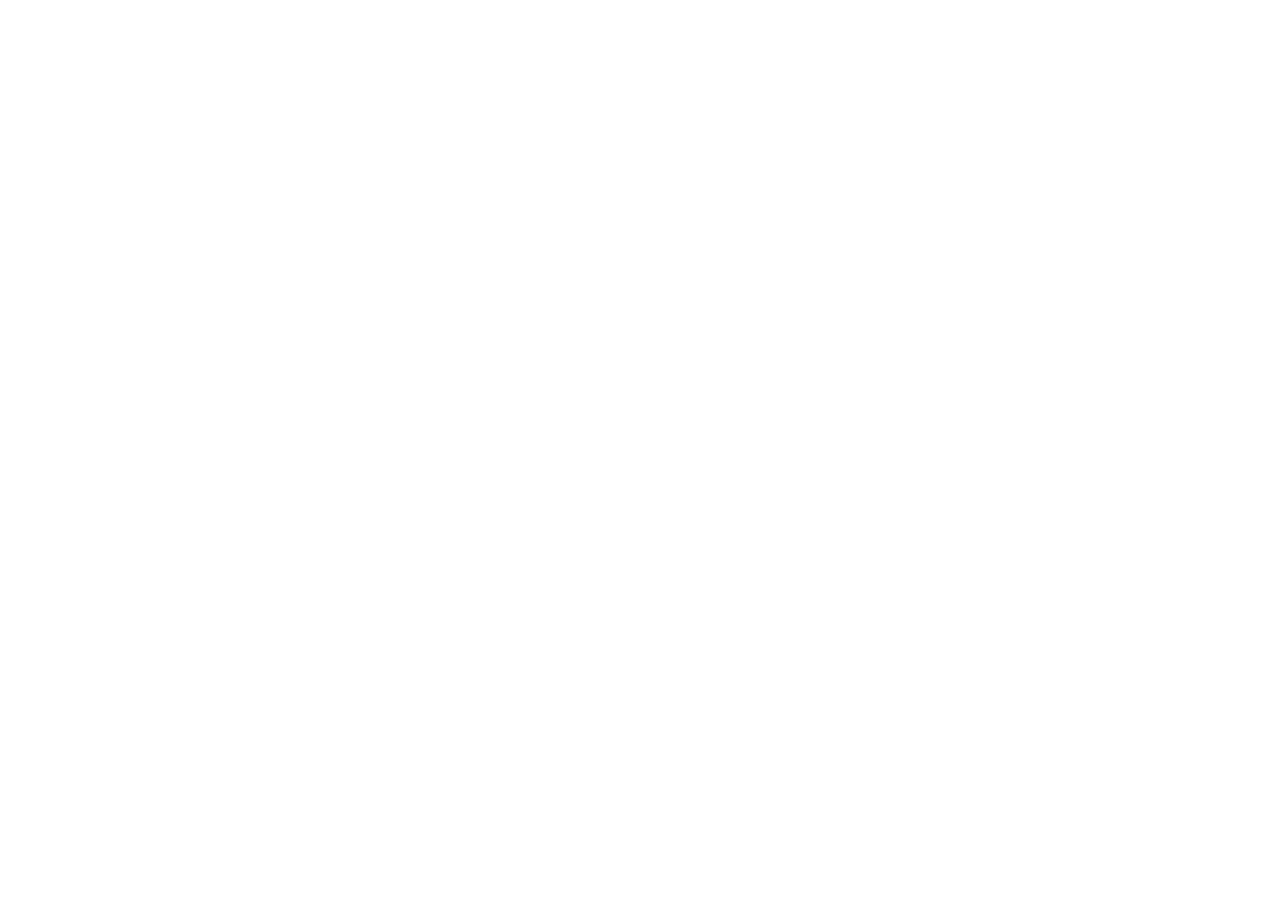
==== index.html @ aebc5a3d "Created the boilerplate" ====
<!DOCTYPE html>
<html lang="en">
<head>
    <meta charset="UTF-8">
    <meta name="viewport" content="width=device-width, initial-scale=1.0">
    <title>Sign-up Form</title>
    <link rel="stylesheet" href="style.css">
</head>
<body>
    
</body>
</html>
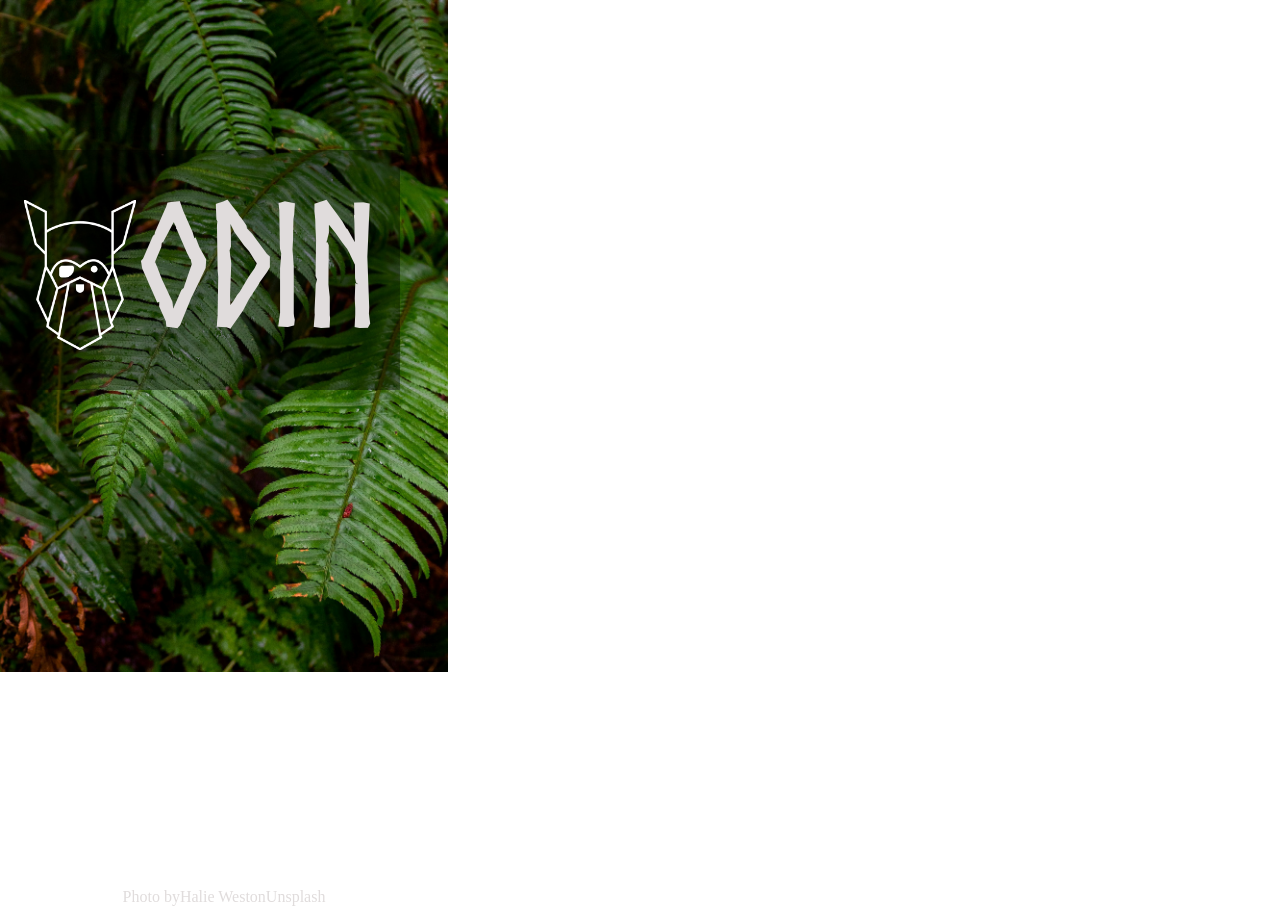
==== commit 3932c032: "finish the first half -added link to the font website -added background pic and logo -added link and" ====
--- a/index.html
+++ b/index.html
@@ -7,6 +7,18 @@
     <link rel="stylesheet" href="style.css">
 </head>
 <body>
-    
+    <div class="container">
+        <div class="left-side">
+                <div class="left-side-up">
+                    <img class="logo" src="./pic/logo.png" alt="odin-logo">
+                    <h1>ODIN</h1>
+                </div>
+                <div class="left-side-down">
+                        Photo by <a href="https://unsplash.com/@haliewestphoto?utm_source=unsplash&utm_medium=referral&utm_content=creditCopyText">Halie West</a> on 
+                        <a href="https://unsplash.com/photos/green-leaf-plant-in-close-up-photography-25xggax4bSA?utm_source=unsplash&utm_medium=referral&utm_content=creditCopyText">Unsplash</a>
+                </div>
+        </div>
+
+    </div>
 </body>
 </html>
--- a/style.css
+++ b/style.css
@@ -0,0 +1,94 @@
+/*
+  Josh's Custom CSS Reset
+  https://www.joshwcomeau.com/css/custom-css-reset/
+*/
+*, *::before, *::after {
+  box-sizing: border-box;
+}
+*:not(dialog) {
+  margin: 0;
+}
+@media (prefers-reduced-motion: no-preference) {
+  html {
+    interpolate-size: allow-keywords;
+  }
+}
+body {
+  line-height: 1.5;
+  -webkit-font-smoothing: antialiased;
+}
+img, picture, video, canvas, svg {
+  display: block;
+  max-width: 100%;
+}
+input, button, textarea, select {
+  font: inherit;
+}
+p, h1, h2, h3, h4, h5, h6 {
+  overflow-wrap: break-word;
+}
+p {
+  text-wrap: pretty;
+}
+h1, h2, h3, h4, h5, h6 {
+  text-wrap: balance;
+}
+@font-face {
+    font-family: 'norse';
+    src: url('./fonts/norse-webfont.woff2') format('woff2'),
+         url('./fonts/norse-webfont.woff') format('woff');
+    font-weight: normal;
+    font-style: normal;
+
+}
+
+.container{
+  display: flex;
+}
+
+.left-side {
+  background:   no-repeat url(./pic/bg_pic1.jpg) ;
+  background-size:  contain;
+  height: 100vh;
+  width: 35%;
+  display: flex;
+  flex-direction: column;
+  gap: 55vh;
+} 
+
+.left-side-up{
+  display: flex;
+  color: #e0dcdc;
+  font-family:'norse' ,'Courier New', Courier, monospace;
+  font-size: 80px;
+  justify-content: center;
+  margin-top: 150px;
+  margin-right: 48px;
+  background-color: rgb(0 0 0 / 40%);
+  background-size:  100%;
+}
+
+.logo{
+  height: 150px;
+  margin-top: 50px;
+}
+
+.left-side-down{
+  display: flex;
+  color: #e0dcdc;
+  justify-content: center;
+  
+}
+a:link{
+  color: #e0dcdc;
+   text-decoration: none;
+}
+a:visited {
+    color: #ffd0d0;
+    text-decoration: none;
+}
+
+a:hover{
+  color: rgb(255, 225, 185);
+  text-decoration: underline;
+}
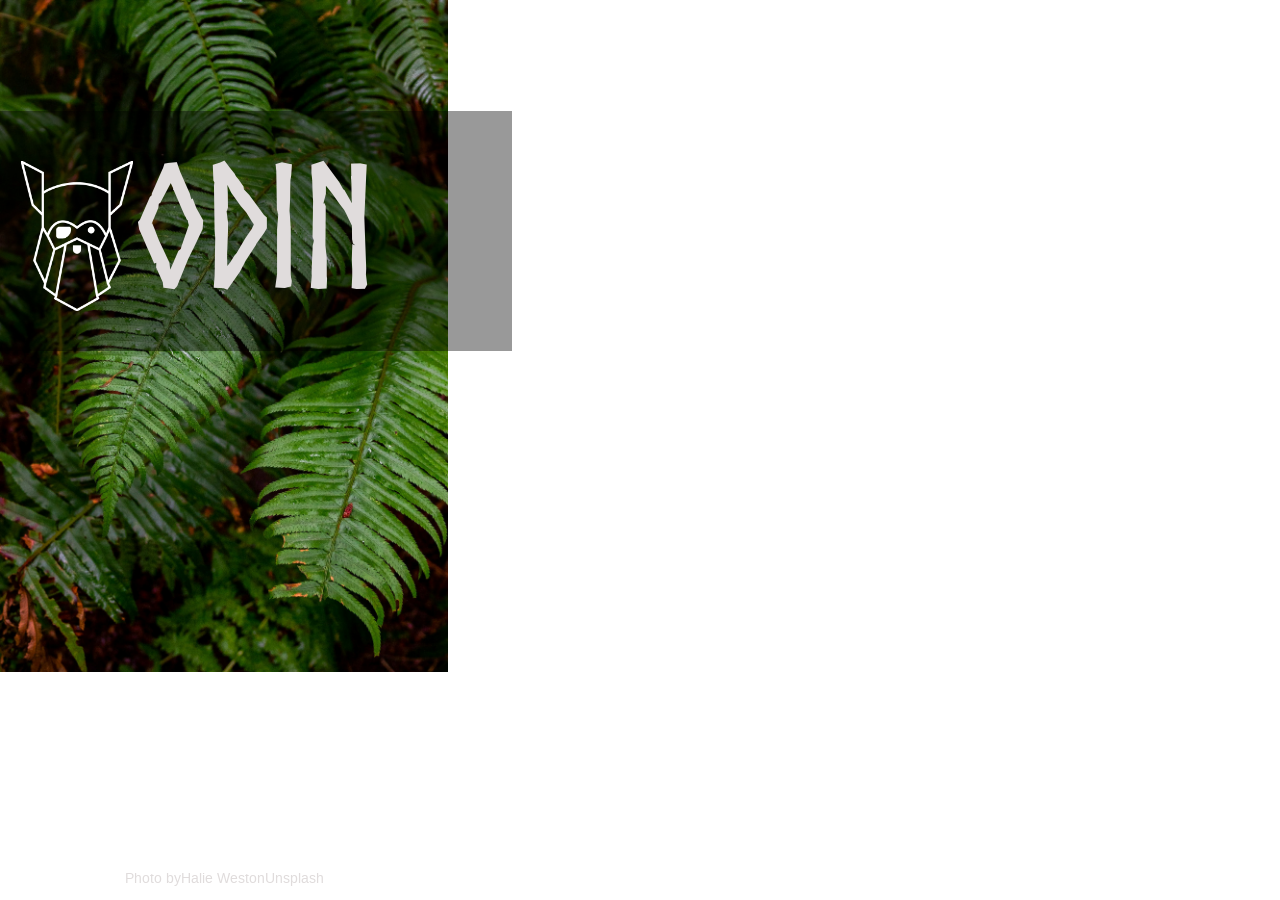
==== commit cdcb13c1: "added new fonts & Custom Properties -addes Custom Properties for easier styling" ====
--- a/index.html
+++ b/index.html
@@ -18,7 +18,10 @@
                         <a href="https://unsplash.com/photos/green-leaf-plant-in-close-up-photography-25xggax4bSA?utm_source=unsplash&utm_medium=referral&utm_content=creditCopyText">Unsplash</a>
                 </div>
         </div>
-
+        
+        <div class="right-side">
+            <div class="right-side-up"></div>
+        </div>
     </div>
 </body>
 </html>
--- a/style.css
+++ b/style.css
@@ -1,5 +1,5 @@
 /*
-  Josh's Custom CSS Reset
+  Josh"s Custom CSS Reset
   https://www.joshwcomeau.com/css/custom-css-reset/
 */
 *, *::before, *::after {
@@ -33,10 +33,32 @@
 h1, h2, h3, h4, h5, h6 {
   text-wrap: balance;
 }
+:root{
+  --white_color: #e0dcdc;
+  --green_color:#596D48;
+  --dark_green_color:#16200c;
+
+  --h_font:"norse" ,"Courier New", Courier, monospace;
+  --text_font: "arimo", "Times New Roman" , "Lucida Console",Arial , sans-serif ;
+  
+  --font_size: 14px;
+}
+body{
+  font-family:var(--text_font);
+}
 @font-face {
-    font-family: 'norse';
-    src: url('./fonts/norse-webfont.woff2') format('woff2'),
-         url('./fonts/norse-webfont.woff') format('woff');
+    font-family: "norse";
+    src: url("./fonts/norse-webfont.woff2") format("woff2"),
+         url("./fonts/norse-webfont.woff") format("woff");
+    font-weight: normal;
+    font-style: normal;
+
+}
+
+@font-face {
+    font-family: "arimo";
+    src: url("./fonts/arimo-regular-webfont.woff2") format("woff2"),
+         url("./fonts/arimo-regular-webfont.woff") format("woff");
     font-weight: normal;
     font-style: normal;
 
@@ -54,18 +76,21 @@
   display: flex;
   flex-direction: column;
   gap: 55vh;
+  align-items: center;
+  justify-content: space-around;
 } 
 
 .left-side-up{
   display: flex;
-  color: #e0dcdc;
-  font-family:'norse' ,'Courier New', Courier, monospace;
+  color: var(--white_color);
+  font-family: var(--h_font);
   font-size: 80px;
   justify-content: center;
-  margin-top: 150px;
-  margin-right: 48px;
+  margin-top: 100px;
   background-color: rgb(0 0 0 / 40%);
   background-size:  100%;
+  width:  630px;
+  margin-right: 54px;
 }
 
 .logo{
@@ -75,20 +100,20 @@
 
 .left-side-down{
   display: flex;
-  color: #e0dcdc;
+  color: var(--white_color);
   justify-content: center;
-  
+  font-size: var(--font_size);
 }
 a:link{
-  color: #e0dcdc;
+  color: var(--white_color);
    text-decoration: none;
 }
 a:visited {
-    color: #ffd0d0;
+    color: var(--green_color);
     text-decoration: none;
 }
 
 a:hover{
-  color: rgb(255, 225, 185);
+  color: var(--dark_green_color);
   text-decoration: underline;
 }
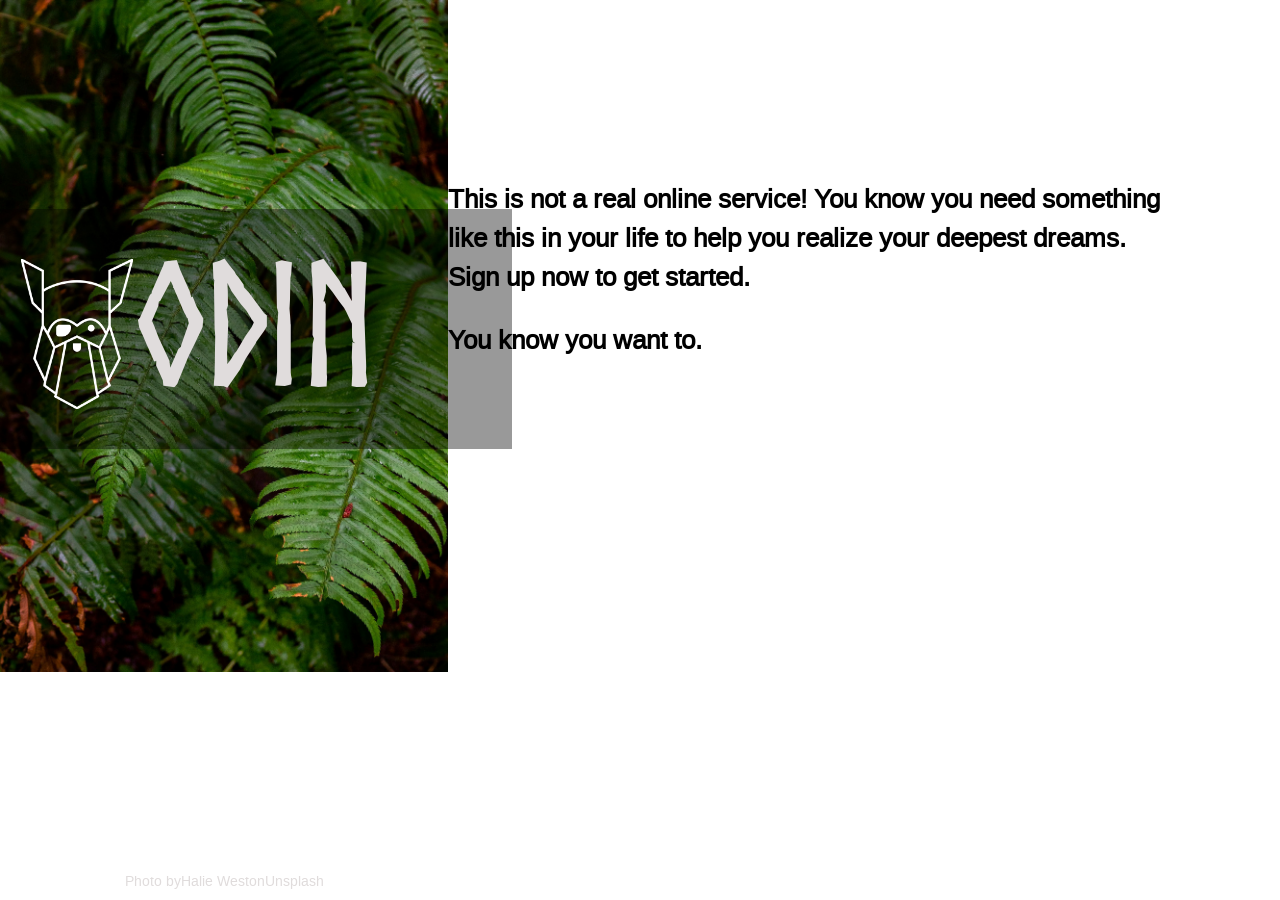
==== commit 1f6f8ac3: "completed the header of right" ====
--- a/index.html
+++ b/index.html
@@ -20,7 +20,16 @@
         </div>
         
         <div class="right-side">
-            <div class="right-side-up"></div>
+            <div class="right-side-up">
+                <h1>
+                This is not a real online service! You know you need something like this in your life to help you realize your deepest dreams.
+               <br> Sign up now to get started.
+            </h1>
+            <br>
+            <h1>
+                You know you want to.
+            </h1>
+            </div>   
         </div>
     </div>
 </body>
--- a/style.css
+++ b/style.css
@@ -42,6 +42,7 @@
   --text_font: "arimo", "Times New Roman" , "Lucida Console",Arial , sans-serif ;
   
   --font_size: 14px;
+  --h2_font_size: 26px;
 }
 body{
   font-family:var(--text_font);
@@ -75,7 +76,7 @@
   width: 35%;
   display: flex;
   flex-direction: column;
-  gap: 55vh;
+  gap: 45vh;
   align-items: center;
   justify-content: space-around;
 } 
@@ -86,7 +87,7 @@
   font-family: var(--h_font);
   font-size: 80px;
   justify-content: center;
-  margin-top: 100px;
+  margin-top: 200px;
   background-color: rgb(0 0 0 / 40%);
   background-size:  100%;
   width:  630px;
@@ -116,4 +117,22 @@
 a:hover{
   color: var(--dark_green_color);
   text-decoration: underline;
+}
+
+.right-side{
+  display: flex;
+  flex-direction: column;
+  align-items: flex-start;
+  margin-top: 180px;
+}
+
+.right-side-up{
+  display: flex;
+  flex-direction: column;
+  
+}
+
+.right-side-up  > h1 {
+    font-size: var(--h2_font_size);
+    width: 885px;
 }
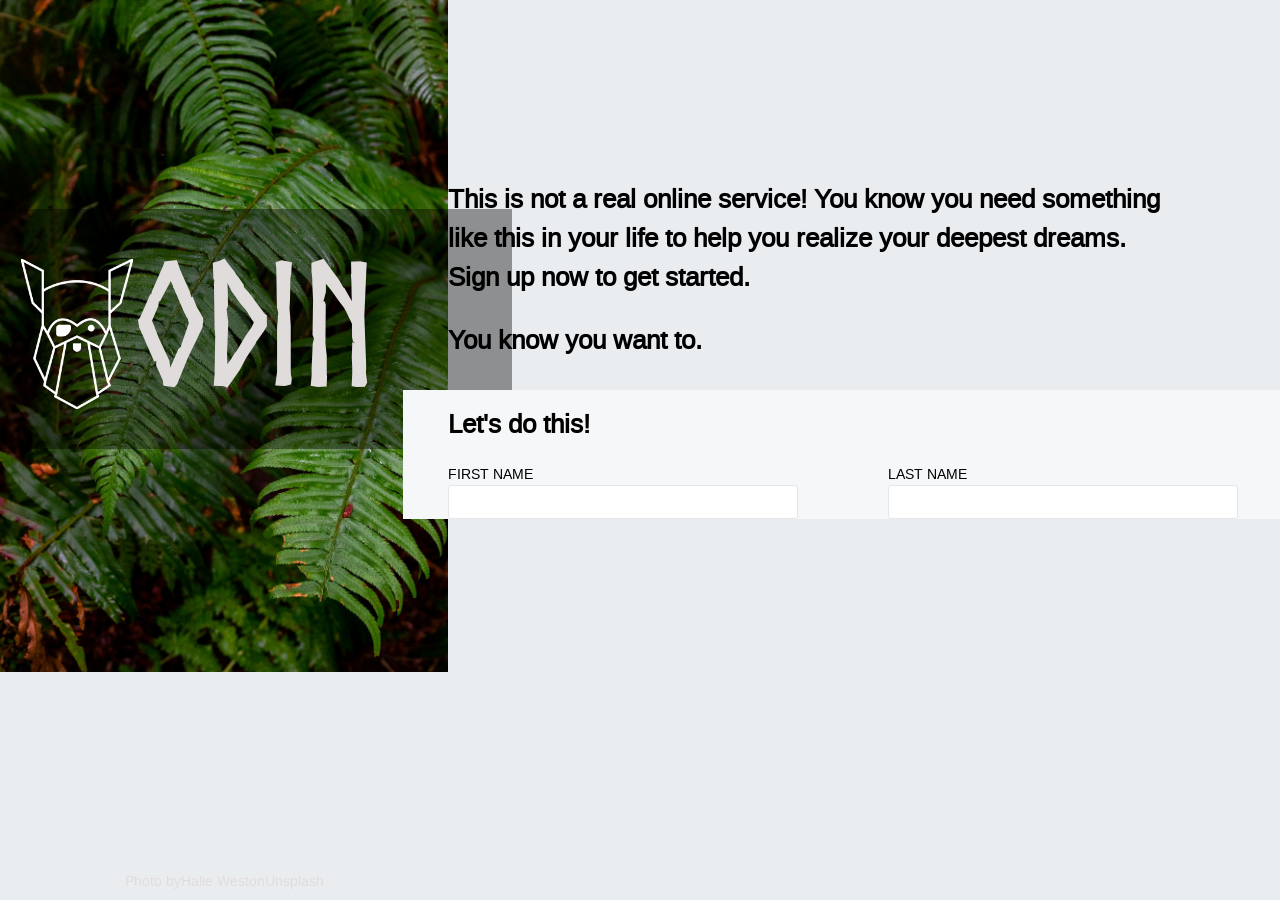
==== commit 13a918c4: "finish the first row of form" ====
--- a/index.html
+++ b/index.html
@@ -2,7 +2,7 @@
 <html lang="en">
 <head>
     <meta charset="UTF-8">
-    <meta name="viewport" content="width=device-width, initial-scale=1.0">
+    <meta first-name="viewport" content="width=device-width, initial-scale=1.0">
     <title>Sign-up Form</title>
     <link rel="stylesheet" href="style.css">
 </head>
@@ -30,6 +30,23 @@
                 You know you want to.
             </h1>
             </div>   
+                <form action="#" class="right-side-middle">
+                    <h1>
+                        Let's do this!
+                    </h1>
+                    <div class="form-row">
+                        <div class="form-item">
+                            <label for="first-name">FIRST NAME</label>
+                            <input type="text" id="first-name" first-name="first-name">
+                        </div>
+                      
+
+                      <div class="form-item">
+                            <label for="last-name">LAST NAME</label>
+                            <input type="text" id="last-name" last-name="last-name">
+                        </div>
+                    </div>
+                </form>
         </div>
     </div>
 </body>
--- a/style.css
+++ b/style.css
@@ -42,10 +42,16 @@
   --text_font: "arimo", "Times New Roman" , "Lucida Console",Arial , sans-serif ;
   
   --font_size: 14px;
+  --input_font_size: 17px;
   --h2_font_size: 26px;
+  --bg_color:#EAEDF0;
+  --form_bg_color:#F6F7F8;
+  --padding:30px;
+  --form_padding:90px;
 }
 body{
   font-family:var(--text_font);
+  background-color: var(--bg_color);
 }
 @font-face {
     font-family: "norse";
@@ -129,10 +135,47 @@
 .right-side-up{
   display: flex;
   flex-direction: column;
-  
+  margin-bottom: var(--padding);
 }
 
 .right-side-up  > h1 {
     font-size: var(--h2_font_size);
     width: 885px;
+}
+
+.right-side-middle{
+  background-color: var(--form_bg_color);
+  width: 1289px;
+  margin-left: -45px;
+  padding-left: 45px;
+}
+.right-side-middle > h1{
+  font-size: var(--h2_font_size);
+  margin-bottom: 20px;
+  margin-top: 15px;
+}
+
+.form-row{
+  display: flex;
+  gap: var( --form_padding);
+}
+
+.form-item{
+  font-size: var(--font_size);
+  display: flex;
+  flex-direction: column;
+ 
+}
+
+.form-item input[type="text"]{
+  width: 350px;
+  padding: 3px;
+   border: 1px solid #E5E7EB;
+   font-size: var(--input_font_size);
+  border-radius: 3px;
+}
+
+.form-item input[type="text"]:focus{
+   outline: 1px solid  blue;
+   box-shadow: 3px 3px 5px 0px rgba(0,0,0,0.72);
 }
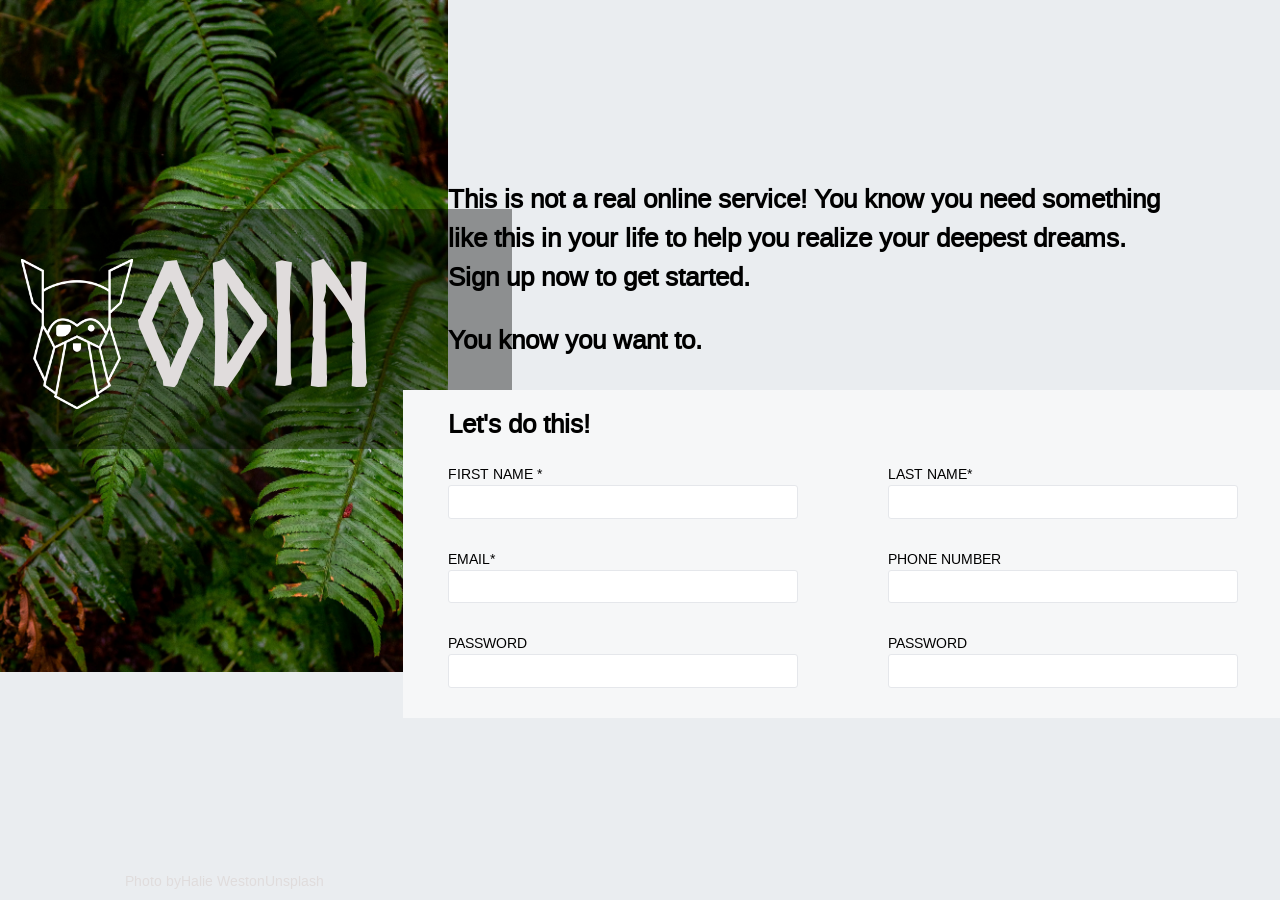
==== commit 205ae7f9: "completed the form layout design" ====
--- a/index.html
+++ b/index.html
@@ -2,7 +2,7 @@
 <html lang="en">
 <head>
     <meta charset="UTF-8">
-    <meta first-name="viewport" content="width=device-width, initial-scale=1.0">
+    <meta name="viewport" content="width=device-width, initial-scale=1.0">
     <title>Sign-up Form</title>
     <link rel="stylesheet" href="style.css">
 </head>
@@ -36,16 +36,44 @@
                     </h1>
                     <div class="form-row">
                         <div class="form-item">
-                            <label for="first-name">FIRST NAME</label>
-                            <input type="text" id="first-name" first-name="first-name">
+                            <label for="first-name">FIRST NAME *</label>
+                            <input type="text" id="first-name" first-name="first-name" required>
                         </div>
                       
 
                       <div class="form-item">
-                            <label for="last-name">LAST NAME</label>
+                            <label for="last-name">LAST NAME*</label>
                             <input type="text" id="last-name" last-name="last-name">
                         </div>
                     </div>
+                    
+                      <div class="form-row">
+                            <div class="form-item">
+                                <label for="email">EMAIL*</label>
+                                <input type="email" name="email" id="email" required>
+                            </div>
+                            <div class="form-item">
+                                <label for="number">PHONE NUMBER</label>
+                                <input type="number" name="number" id="number">
+                            </div>
+                      </div>
+
+                       <div class="form-row">
+
+                            <div class="form-item">
+                                <label for="password">PASSWORD</label>
+                                <input type="password" name="password" id="password">
+                            </div>
+
+
+                            <div class="form-item">
+                                <label for="confirm_password">PASSWORD</label>
+                                <input  type="password" 
+                                        name="confirm_password" 
+                                        id="confirm_password">
+                            </div>
+                       </div>
+
                 </form>
         </div>
     </div>
--- a/style.css
+++ b/style.css
@@ -167,15 +167,22 @@
  
 }
 
-.form-item input[type="text"]{
+.form-item input[type="text"],
+.form-item input[type="email"],
+.form-item input[type="number"],
+.form-item input[type="password"]{
   width: 350px;
   padding: 3px;
    border: 1px solid #E5E7EB;
    font-size: var(--input_font_size);
   border-radius: 3px;
+  margin-bottom: var(--padding);
 }
 
-.form-item input[type="text"]:focus{
+.form-item input[type="text"]:focus,
+.form-item input[type="email"]:focus,
+.form-item input[type="number"]:focus,
+.form-item input[type="password"]:focus{
    outline: 1px solid  blue;
    box-shadow: 3px 3px 5px 0px rgba(0,0,0,0.72);
 }
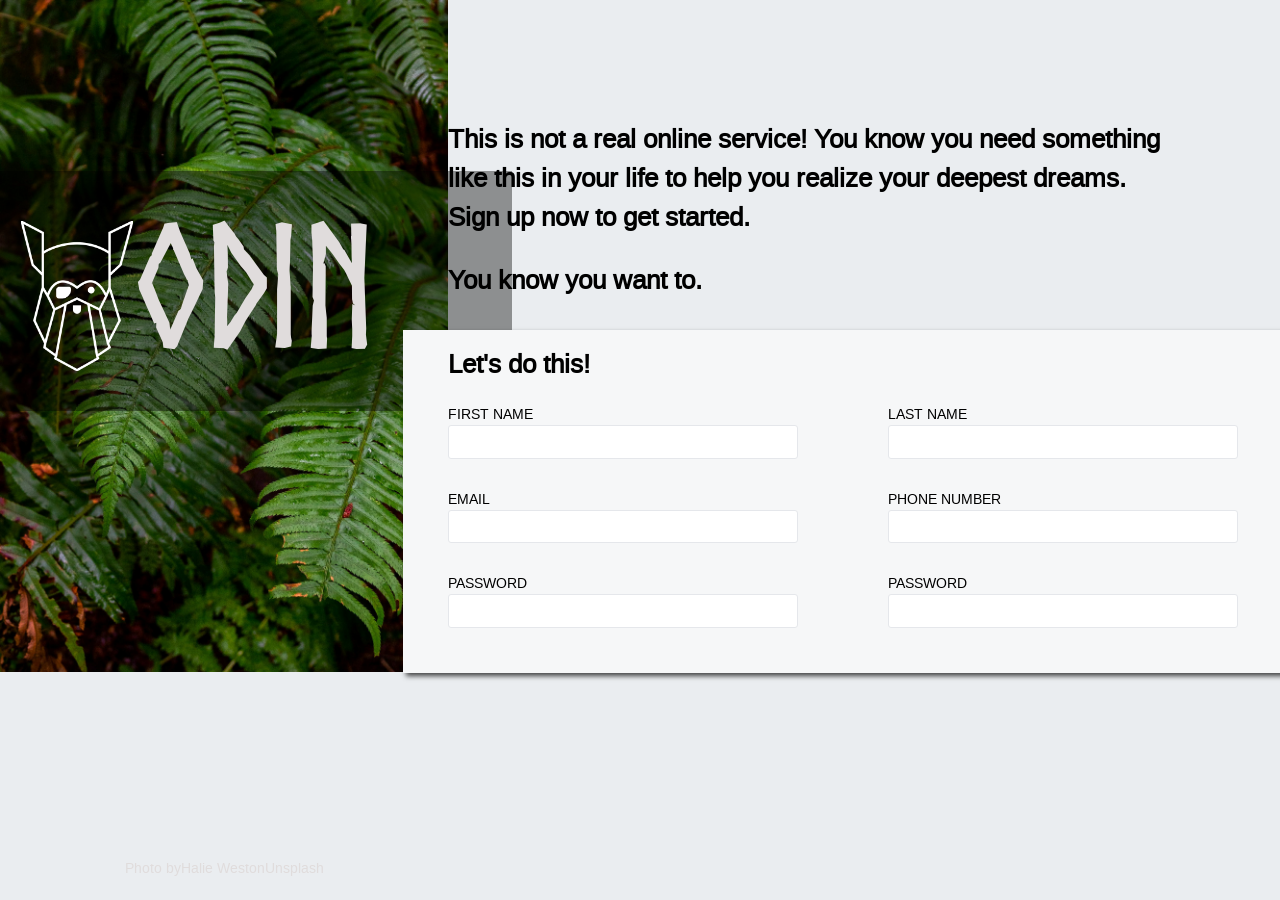
==== commit 3d6b545d: "added password verification" ====
--- a/index.html
+++ b/index.html
@@ -36,21 +36,21 @@
                     </h1>
                     <div class="form-row">
                         <div class="form-item">
-                            <label for="first-name">FIRST NAME *</label>
-                            <input type="text" id="first-name" first-name="first-name" required>
+                            <label for="first-name">FIRST NAME</label>
+                            <input type="text" id="first-name" first-name="first-name" >
                         </div>
                       
 
                       <div class="form-item">
-                            <label for="last-name">LAST NAME*</label>
+                            <label for="last-name">LAST NAME</label>
                             <input type="text" id="last-name" last-name="last-name">
                         </div>
                     </div>
                     
                       <div class="form-row">
                             <div class="form-item">
-                                <label for="email">EMAIL*</label>
-                                <input type="email" name="email" id="email" required>
+                                <label for="email">EMAIL</label>
+                                <input type="email" name="email" id="email" >
                             </div>
                             <div class="form-item">
                                 <label for="number">PHONE NUMBER</label>
@@ -61,8 +61,13 @@
                        <div class="form-row">
 
                             <div class="form-item">
-                                <label for="password">PASSWORD</label>
-                                <input type="password" name="password" id="password">
+                                <label  for="password">PASSWORD</label>
+                                <input  type="password" 
+                                        name="password" 
+                                        id="password" 
+                                        minlength="8"
+                                        maxlength="16">
+                                        <span></span>
                             </div>
 
 
@@ -70,11 +75,15 @@
                                 <label for="confirm_password">PASSWORD</label>
                                 <input  type="password" 
                                         name="confirm_password" 
-                                        id="confirm_password">
+                                        id="confirm_password"
+                                        minlength="8"
+                                        maxlength="16">
+                                        <span></span>
                             </div>
                        </div>
+                </form>
 
-                </form>
+                
         </div>
     </div>
 </body>
--- a/style.css
+++ b/style.css
@@ -93,7 +93,7 @@
   font-family: var(--h_font);
   font-size: 80px;
   justify-content: center;
-  margin-top: 200px;
+  margin-top: 150px;
   background-color: rgb(0 0 0 / 40%);
   background-size:  100%;
   width:  630px;
@@ -129,7 +129,7 @@
   display: flex;
   flex-direction: column;
   align-items: flex-start;
-  margin-top: 180px;
+  margin-top: 120px;
 }
 
 .right-side-up{
@@ -148,6 +148,7 @@
   width: 1289px;
   margin-left: -45px;
   padding-left: 45px;
+  box-shadow: 3px 3px 5px 0px rgba(0,0,0,0.72);
 }
 .right-side-middle > h1{
   font-size: var(--h2_font_size);
@@ -185,4 +186,27 @@
 .form-item input[type="password"]:focus{
    outline: 1px solid  blue;
    box-shadow: 3px 3px 5px 0px rgba(0,0,0,0.72);
+}
+
+.form-item input[type="password"]{
+  margin-bottom: 45px;
+}
+
+input + span {
+  position: relative;
+}
+.form-item input[type="password"]:user-invalid,
+.form-item input[type="email"]:user-invalid{
+    outline: 1px solid  red;
+}
+.form-item input[type="password"]:user-invalid + span::after{
+  font-size: var(--font_size);
+  position: absolute;
+  content: "PLEASE ENTER PASSWORD BETWEEN 8 - 16";
+  color: var(--white_color);
+  background-color: black;
+  padding: 5px 10px;
+  top: -35px;
+  left: 15px;
+  border-radius: 3px;
 }
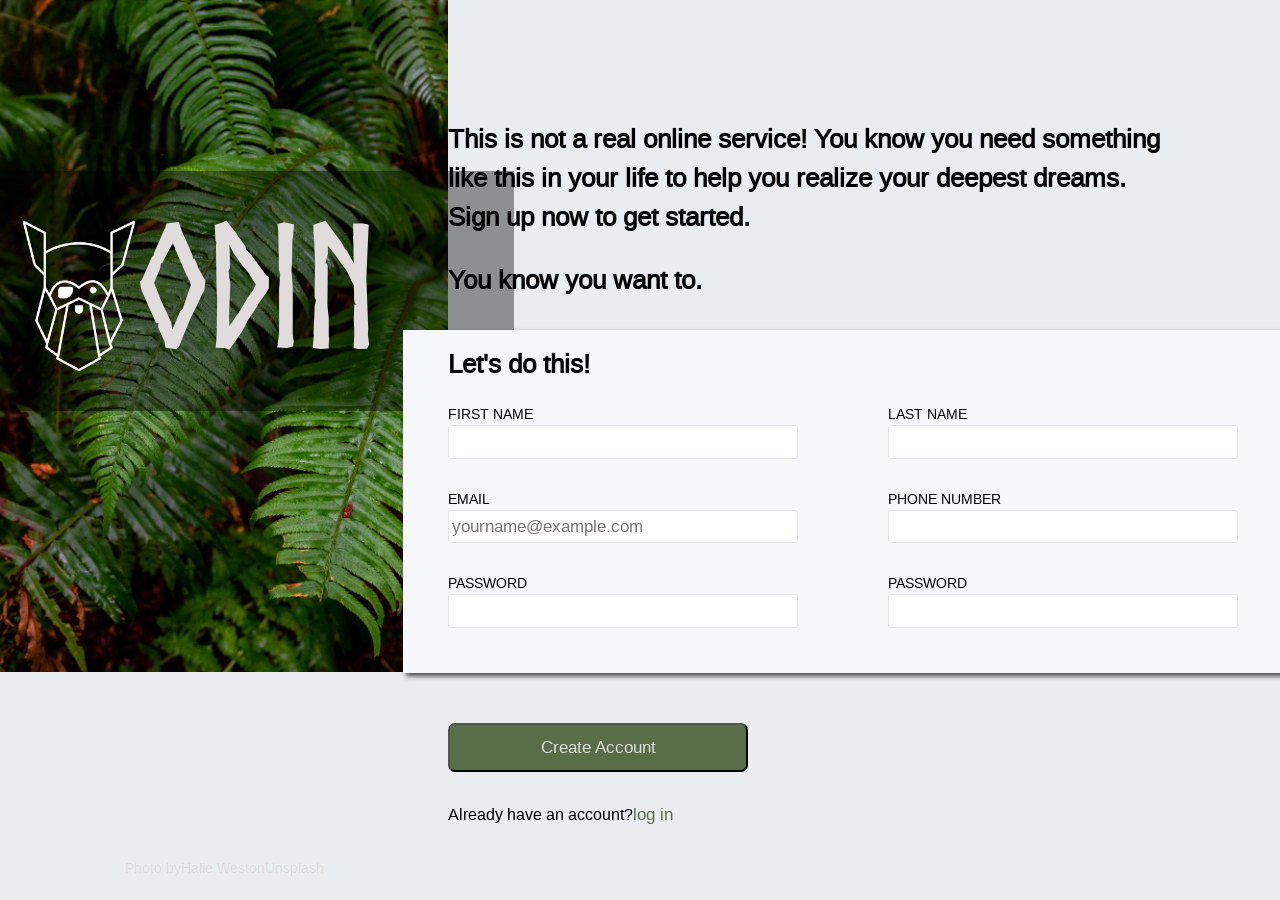
==== commit 702ecc02: "Finish the project -added the submit button and last link" ====
--- a/index.html
+++ b/index.html
@@ -30,7 +30,7 @@
                 You know you want to.
             </h1>
             </div>   
-                <form action="#" class="right-side-middle">
+                <form action="#" method="get" class="right-side-middle">
                     <h1>
                         Let's do this!
                     </h1>
@@ -50,7 +50,7 @@
                       <div class="form-row">
                             <div class="form-item">
                                 <label for="email">EMAIL</label>
-                                <input type="email" name="email" id="email" >
+                                <input type="email" name="email" id="email" placeholder="yourname@example.com">
                             </div>
                             <div class="form-item">
                                 <label for="number">PHONE NUMBER</label>
@@ -82,8 +82,13 @@
                             </div>
                        </div>
                 </form>
-
-                
+        <div class="right-side-down">
+                <button type="submit">Create Account</button>
+                <br>
+                <p>
+                    Already have an account?<a href="#">log in</a>
+                </p>
+         </div>
         </div>
     </div>
 </body>
--- a/style.css
+++ b/style.css
@@ -47,6 +47,7 @@
   --bg_color:#EAEDF0;
   --form_bg_color:#F6F7F8;
   --padding:30px;
+  --big_padding:50px;
   --form_padding:90px;
 }
 body{
@@ -97,12 +98,12 @@
   background-color: rgb(0 0 0 / 40%);
   background-size:  100%;
   width:  630px;
-  margin-right: 54px;
+  margin-right: var( --big_padding);
 }
 
 .logo{
   height: 150px;
-  margin-top: 50px;
+  margin-top: var( --big_padding);
 }
 
 .left-side-down{
@@ -149,6 +150,7 @@
   margin-left: -45px;
   padding-left: 45px;
   box-shadow: 3px 3px 5px 0px rgba(0,0,0,0.72);
+  margin-bottom: var( --big_padding);
 }
 .right-side-middle > h1{
   font-size: var(--h2_font_size);
@@ -209,4 +211,20 @@
   top: -35px;
   left: 15px;
   border-radius: 3px;
-}+}
+
+.right-side-down button{
+  background-color: var(--green_color);
+  color: var(--white_color);
+  width: 300px;
+  padding: 10px;
+  border-radius: 7px;
+  margin-bottom: var(--padding);
+  font-size: var(--input_font_size);
+  font-weight: 500;
+}
+
+.right-side-down a:link{
+  color: var(--green_color);
+  font-size: var(--input_font_size);
+}
